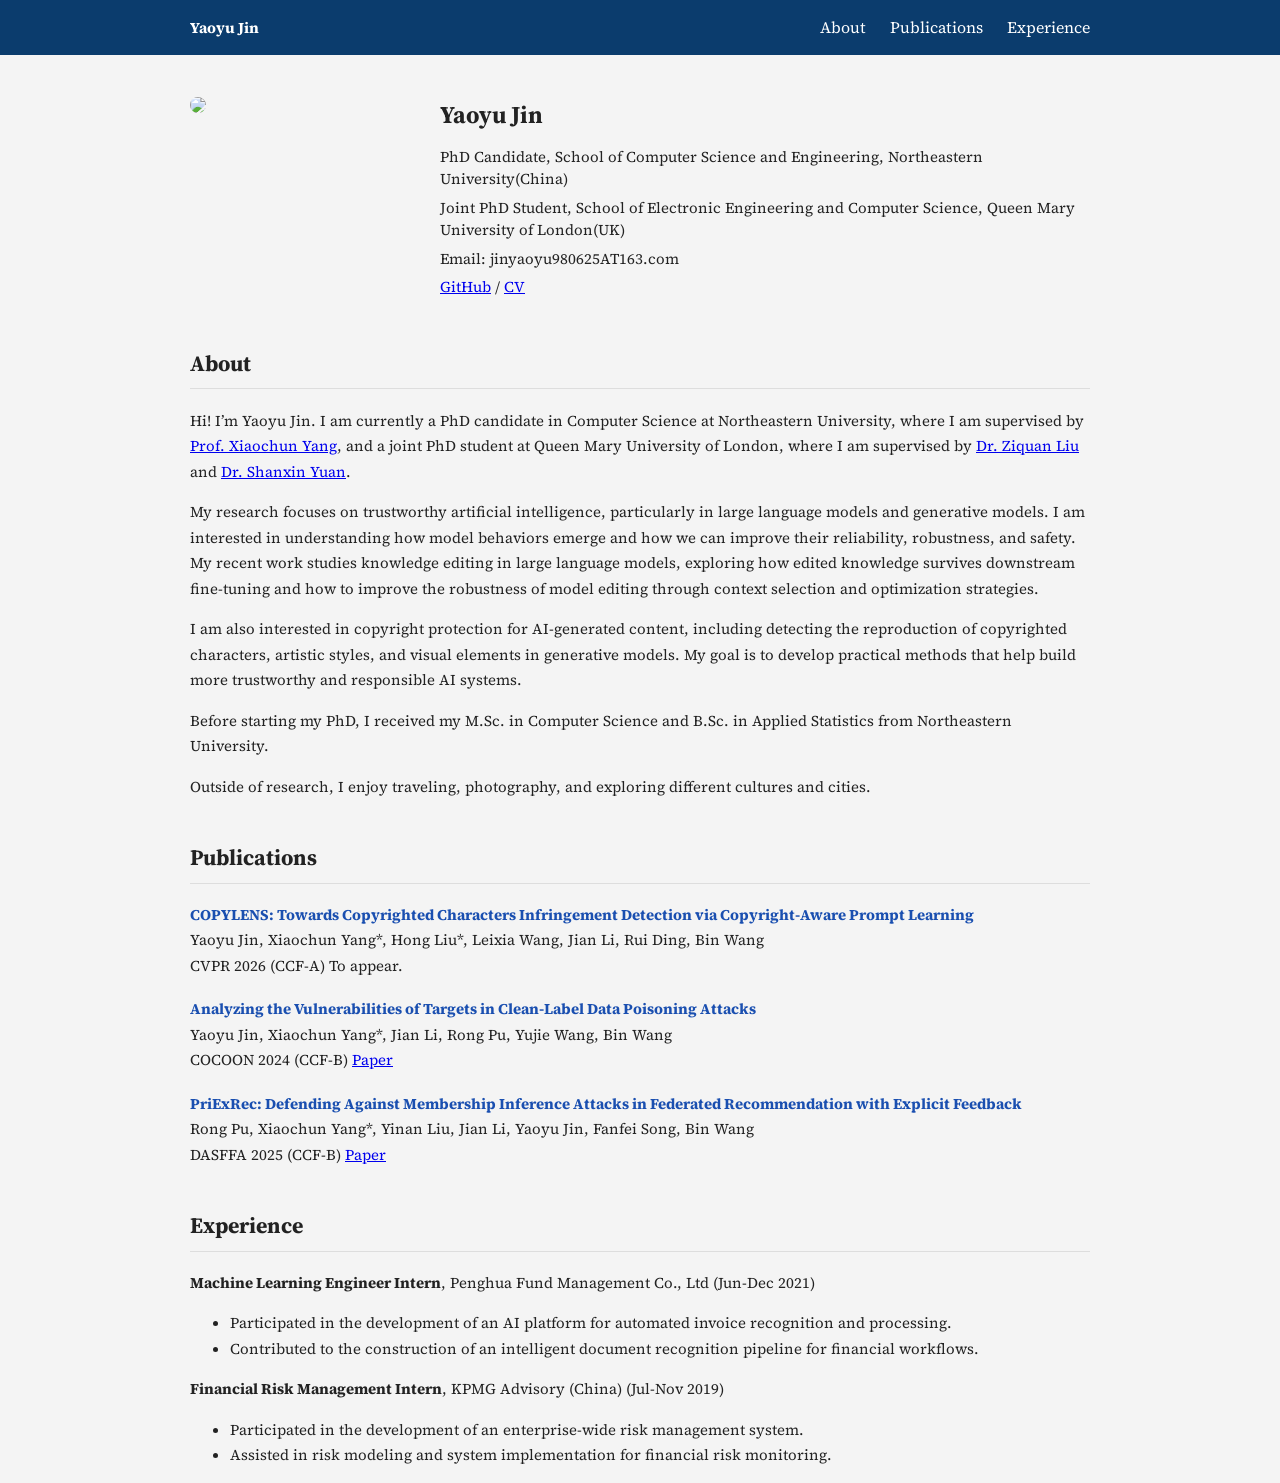
==== index.html @ 5a9fba6e "update exp" ====
<!DOCTYPE html>
<html>
<head>
    <link href="https://fonts.googleapis.com/css2?family=Source+Serif+4:wght@300;400;500&display=swap" rel="stylesheet">
<meta charset="utf-8">
<title>Yaoyu Jin</title>
<link rel="stylesheet" href="style.css">
</head>

<body>

<div class="navbar">
<div class="container">

<div><b>Yaoyu Jin</b></div>

<div>
<a href="#about">About</a>
<a href="#publications">Publications</a>
<a href="#experience">Experience</a>
</div>

</div>
</div>


<div class="container">

<div class="header">

<div class="photo">
<img src="assets/photo.jpg">
</div>

<div class="bio">

<h1>Yaoyu Jin</h1>

<p>PhD Candidate, School of Computer Science and Engineering, Northeastern University(China)</p>

<p>Joint PhD Student, School of Electronic Engineering and Computer Science, Queen Mary University of London(UK)</p>

<p>Email: jinyaoyu980625AT163.com</p>

<p>
<a href="https://github.com/yaoyujin-qm/">GitHub</a> /
<a href="assets/cv.pdf">CV</a>
</p>

</div>

</div>


<div id="about" class="section">

<h2>About</h2>

    <p>
        Hi! I’m Yaoyu Jin. I am currently a PhD candidate in Computer Science at Northeastern University, where I am supervised by 
        <a href="http://faculty.neu.edu.cn/yangxiaochun/zh_CN/index.htm" target="_blank">Prof. Xiaochun Yang</a>, 
        and a joint PhD student at Queen Mary University of London, where I am supervised by 
        <a href="https://sites.google.com/view/ziquanliu" target="_blank">Dr. Ziquan Liu</a> and 
        <a href="https://shanxinyuan.github.io/" target="_blank">Dr. Shanxin Yuan</a>.
        </p>

<p>
    My research focuses on trustworthy artificial intelligence, particularly in large language models and generative models. I am interested in understanding how model behaviors emerge and how we can improve their reliability, robustness, and safety. My recent work studies knowledge editing in large language models, exploring how edited knowledge survives downstream fine-tuning and how to improve the robustness of model editing through context selection and optimization strategies.
</p>

<p>
    I am also interested in copyright protection for AI-generated content, including detecting the reproduction of copyrighted characters, artistic styles, and visual elements in generative models. My goal is to develop practical methods that help build more trustworthy and responsible AI systems.
</p>

<p>
    Before starting my PhD, I received my M.Sc. in Computer Science and B.Sc. in Applied Statistics from Northeastern University.
</p>

<p>
    Outside of research, I enjoy traveling, photography, and exploring different cultures and cities.
</p>

</div>


<div id="publications" class="section">

<h2>Publications</h2>

<div class="paper">

<div class="paper-title">
COPYLENS: Towards Copyrighted Characters Infringement Detection via Copyright-Aware Prompt Learning
</div>

<div>
Yaoyu Jin, Xiaochun Yang*, Hong Liu*, Leixia Wang, Jian Li, Rui Ding, Bin Wang
</div>

<div>
CVPR 2026 (CCF-A) To appear.
</div>

<!-- <div class="paper-links"> -->
<!-- <a href="#">PDF</a> -->
<!-- <a href="#">Code</a> -->
</div>

</div>


<div class="paper">

<div class="paper-title">
Analyzing the Vulnerabilities of Targets in Clean-Label Data Poisoning Attacks
</div>

<div>
Yaoyu Jin, Xiaochun Yang*, Jian Li, Rong Pu, Yujie Wang, Bin Wang
</div>

<div>
COCOON 2024 (CCF-B) <a href="https://link.springer.com/chapter/10.1007/978-981-96-1093-8_12">Paper</a>

</div>



<div class="paper">

<div class="paper-title">
PriExRec: Defending Against Membership Inference Attacks in Federated Recommendation with Explicit Feedback
</div>

<div>
Rong Pu, Xiaochun Yang*, Yinan Liu, Jian Li, Yaoyu Jin, Fanfei Song, Bin Wang
</div>

<div>
DASFFA 2025 (CCF-B) <a href="https://link.springer.com/chapter/10.1007/978-981-95-4155-3_36">Paper</a>

</div>


<div id="experiences" class="section">

    <h2>Experience</h2>
    
    <div class="exp-item">
    <b>Machine Learning Engineer Intern</b>, Penghua Fund Management Co., Ltd (Jun-Dec 2021)
    <ul>
    <li>Participated in the development of an AI platform for automated invoice recognition and processing.</li>
    <li>Contributed to the construction of an intelligent document recognition pipeline for financial workflows.</li>
    </ul>
    </div>
    
    <div class="exp-item">
    <b>Financial Risk Management Intern</b>, KPMG Advisory (China) (Jul-Nov 2019)
    <ul>
    <li>Participated in the development of an enterprise-wide risk management system.</li>
    <li>Assisted in risk modeling and system implementation for financial risk monitoring.</li>
    </ul>
    </div>
    
    </div>



</body>
</html>
---- style.css ----
/* body{
    margin:0;
    font-family: 'Inter', -apple-system, BlinkMacSystemFont, "Segoe UI", Roboto, sans-serif;
    background:#f4f4f4;
    color:#222;
} */

body{
    margin:0;
    font-family: 'Source Serif 4', Georgia, serif;
    font-size:15px;
    line-height:1.7;
    background:#f4f4f4;
    color:#222;
}

/* 顶部导航栏 */

.navbar{
    background:#0b3c6d;
    color:white;
    padding:14px 0;
}

.navbar .container{
    display:flex;
    justify-content:space-between;
    align-items:center;
}

.navbar a{
    color:white;
    text-decoration:none;
    margin-left:20px;
    font-size:16px;
}

.container{
    width:900px;
    margin:auto;
}


/* 头部信息 */

.header{
    display:flex;
    align-items:flex-start;
    gap:40px;
    margin-top:40px;
}

.photo{
    width:200px;
    margin-right:30px;
}

.photo img{
    width:200px;
    border-radius:12px;
}

.bio{
    max-width:650px;
}

.bio h1{
    font-size:24px;
    margin-top:0;
    margin-bottom:10px;
}

.bio p{
    margin:6px 0;
    line-height:1.5;
}

/* section */

.section{
    margin-top:40px;
}

.section h2{
    font-size:22px;
    border-bottom:1px solid #ddd;
    padding-bottom:6px;
}

/* publication */

.paper{
    margin-top:18px;
}

.paper-title{
    font-weight:bold;
    color:#1a4fb0;
}

.paper-links a{
    color:#1a4fb0;
    text-decoration:none;
    margin-right:8px;
}
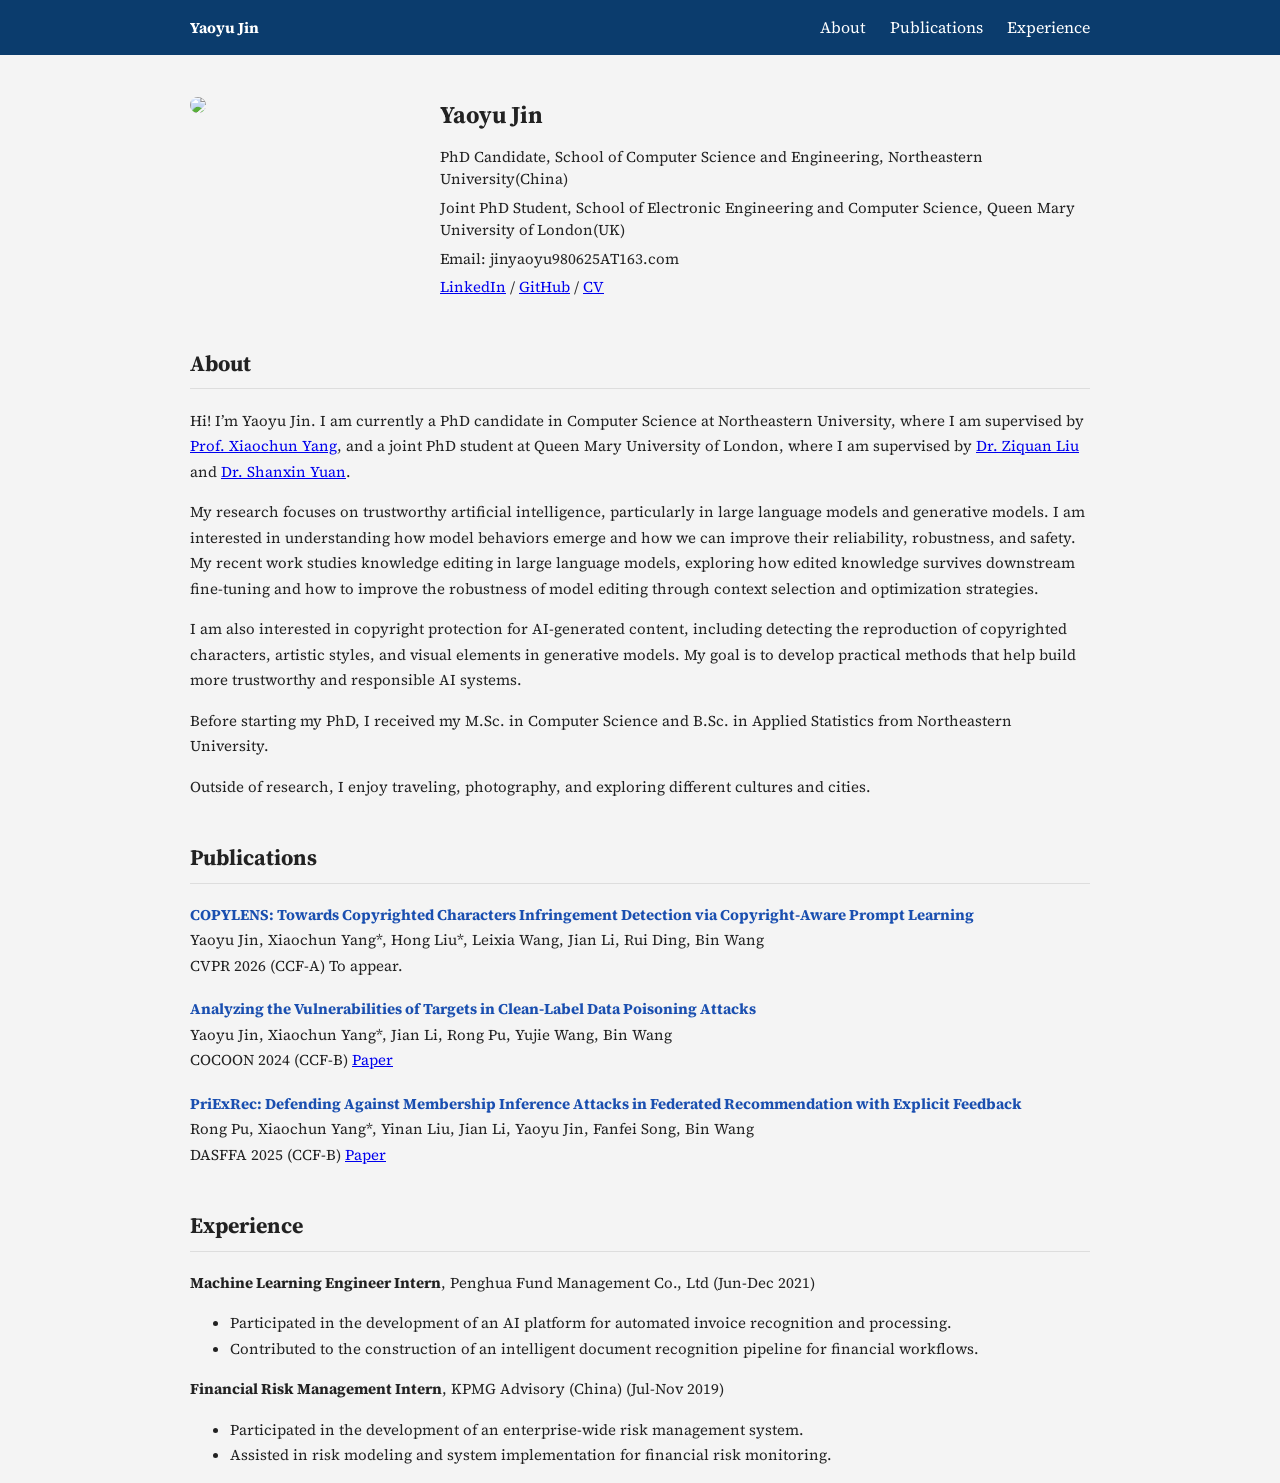
==== commit 0b658b8c: "update LinkIN" ====
--- a/index.html
+++ b/index.html
@@ -43,8 +43,9 @@
 <p>Email: jinyaoyu980625AT163.com</p>
 
 <p>
-<a href="https://github.com/yaoyujin-qm/">GitHub</a> /
-<a href="assets/cv.pdf">CV</a>
+<a href="https://www.linkedin.com/in/yaoyu-jin-51117433a" target="_blank">LinkedIn</a> /
+<a href="https://github.com/yaoyujin-qm/" target="_blank">GitHub</a> /
+<a href="assets/cv.pdf" target="_blank">CV</a>
 </p>
 
 </div>
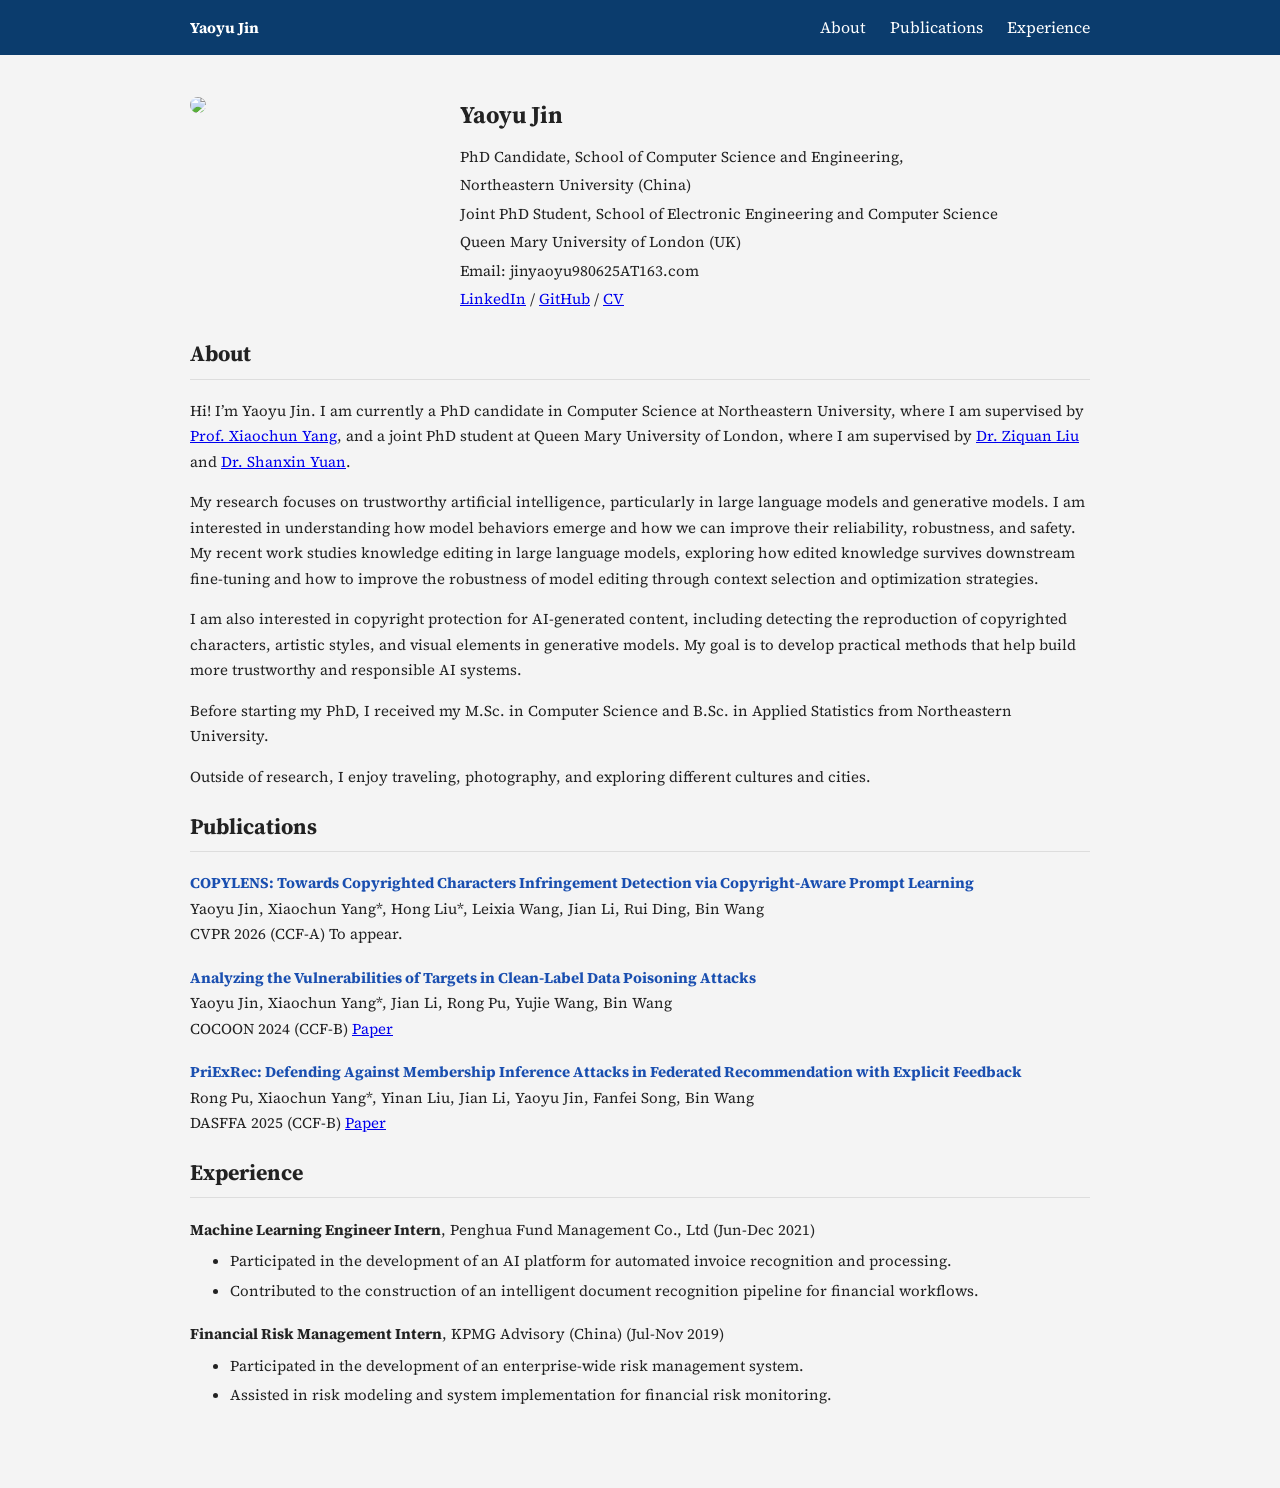
==== commit efec625f: "update margin" ====
--- a/index.html
+++ b/index.html
@@ -36,9 +36,17 @@
 
 <h1>Yaoyu Jin</h1>
 
-<p>PhD Candidate, School of Computer Science and Engineering, Northeastern University(China)</p>
+<p>PhD Candidate, School of Computer Science and Engineering,
+</p>
+<p>
+Northeastern University (China)
+</p>
 
-<p>Joint PhD Student, School of Electronic Engineering and Computer Science, Queen Mary University of London(UK)</p>
+<p>Joint PhD Student, School of Electronic Engineering and Computer Science
+</p>
+<p>
+Queen Mary University of London (UK)
+</p>
 
 <p>Email: jinyaoyu980625AT163.com</p>
 
--- a/style.css
+++ b/style.css
@@ -102,4 +102,24 @@
     color:#1a4fb0;
     text-decoration:none;
     margin-right:8px;
+}
+
+.exp-item{
+    margin-top:18px;
+}
+
+.exp-item ul{
+    margin-top:6px;
+}
+
+.exp-item li{
+    margin-bottom:4px;
+}
+
+.section{
+    margin-top:4px;
+}
+
+.section:last-of-type{
+    margin-bottom:80px;
 }
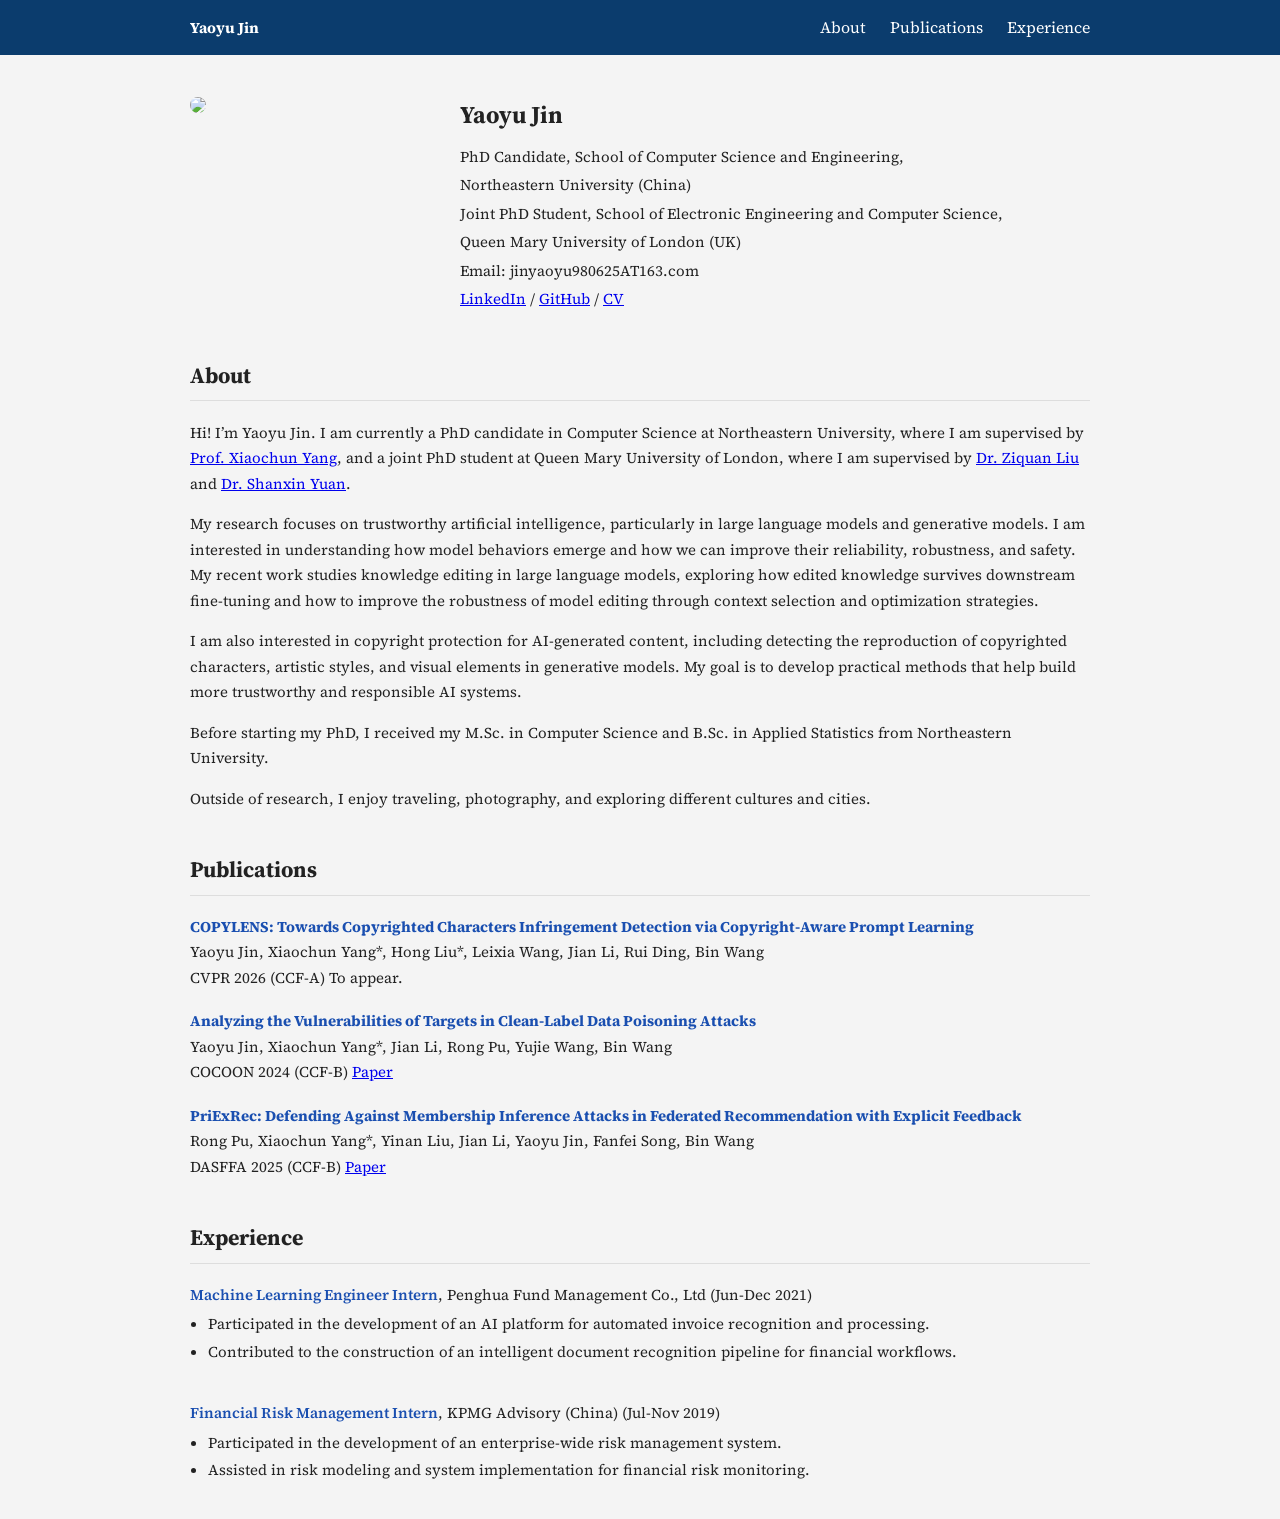
==== commit 783e90cc: "update margin" ====
--- a/index.html
+++ b/index.html
@@ -42,7 +42,7 @@
 Northeastern University (China)
 </p>
 
-<p>Joint PhD Student, School of Electronic Engineering and Computer Science
+<p>Joint PhD Student, School of Electronic Engineering and Computer Science,
 </p>
 <p>
 Queen Mary University of London (UK)
--- a/style.css
+++ b/style.css
@@ -106,20 +106,20 @@
 
 .exp-item{
     margin-top:18px;
+    margin-bottom:36px;
 }
 
 .exp-item ul{
-    margin-top:6px;
+    margin-top:4px;
+    margin-bottom:4px;
+    padding-left:18px;
 }
 
 .exp-item li{
-    margin-bottom:4px;
+    margin-bottom:2px;
 }
 
-.section{
-    margin-top:4px;
+.exp-item b{
+    color:#1a4fb0;
+    font-weight:600;
 }
-
-.section:last-of-type{
-    margin-bottom:80px;
-}
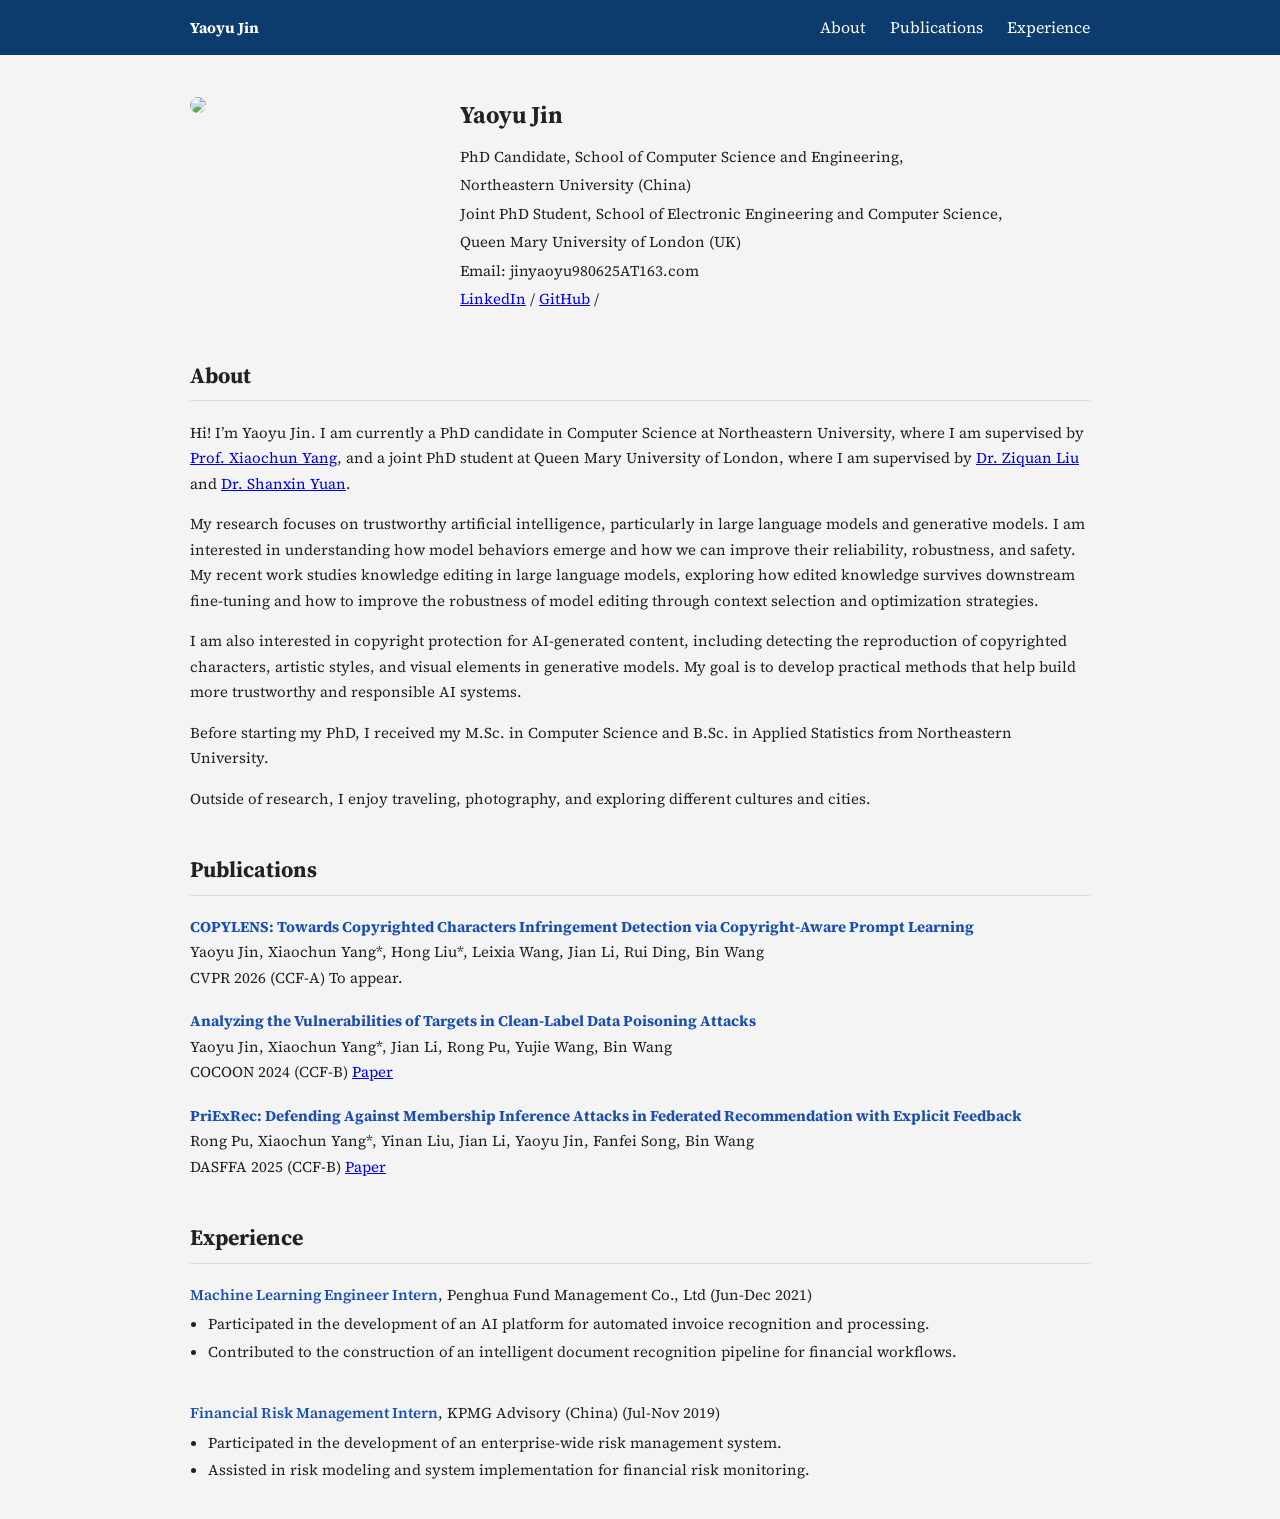
==== commit 7b27672f: "update cv" ====
--- a/index.html
+++ b/index.html
@@ -53,7 +53,7 @@
 <p>
 <a href="https://www.linkedin.com/in/yaoyu-jin-51117433a" target="_blank">LinkedIn</a> /
 <a href="https://github.com/yaoyujin-qm/" target="_blank">GitHub</a> /
-<a href="assets/cv.pdf" target="_blank">CV</a>
+<!-- <a href="assets/cv.pdf" target="_blank">CV</a> -->
 </p>
 
 </div>
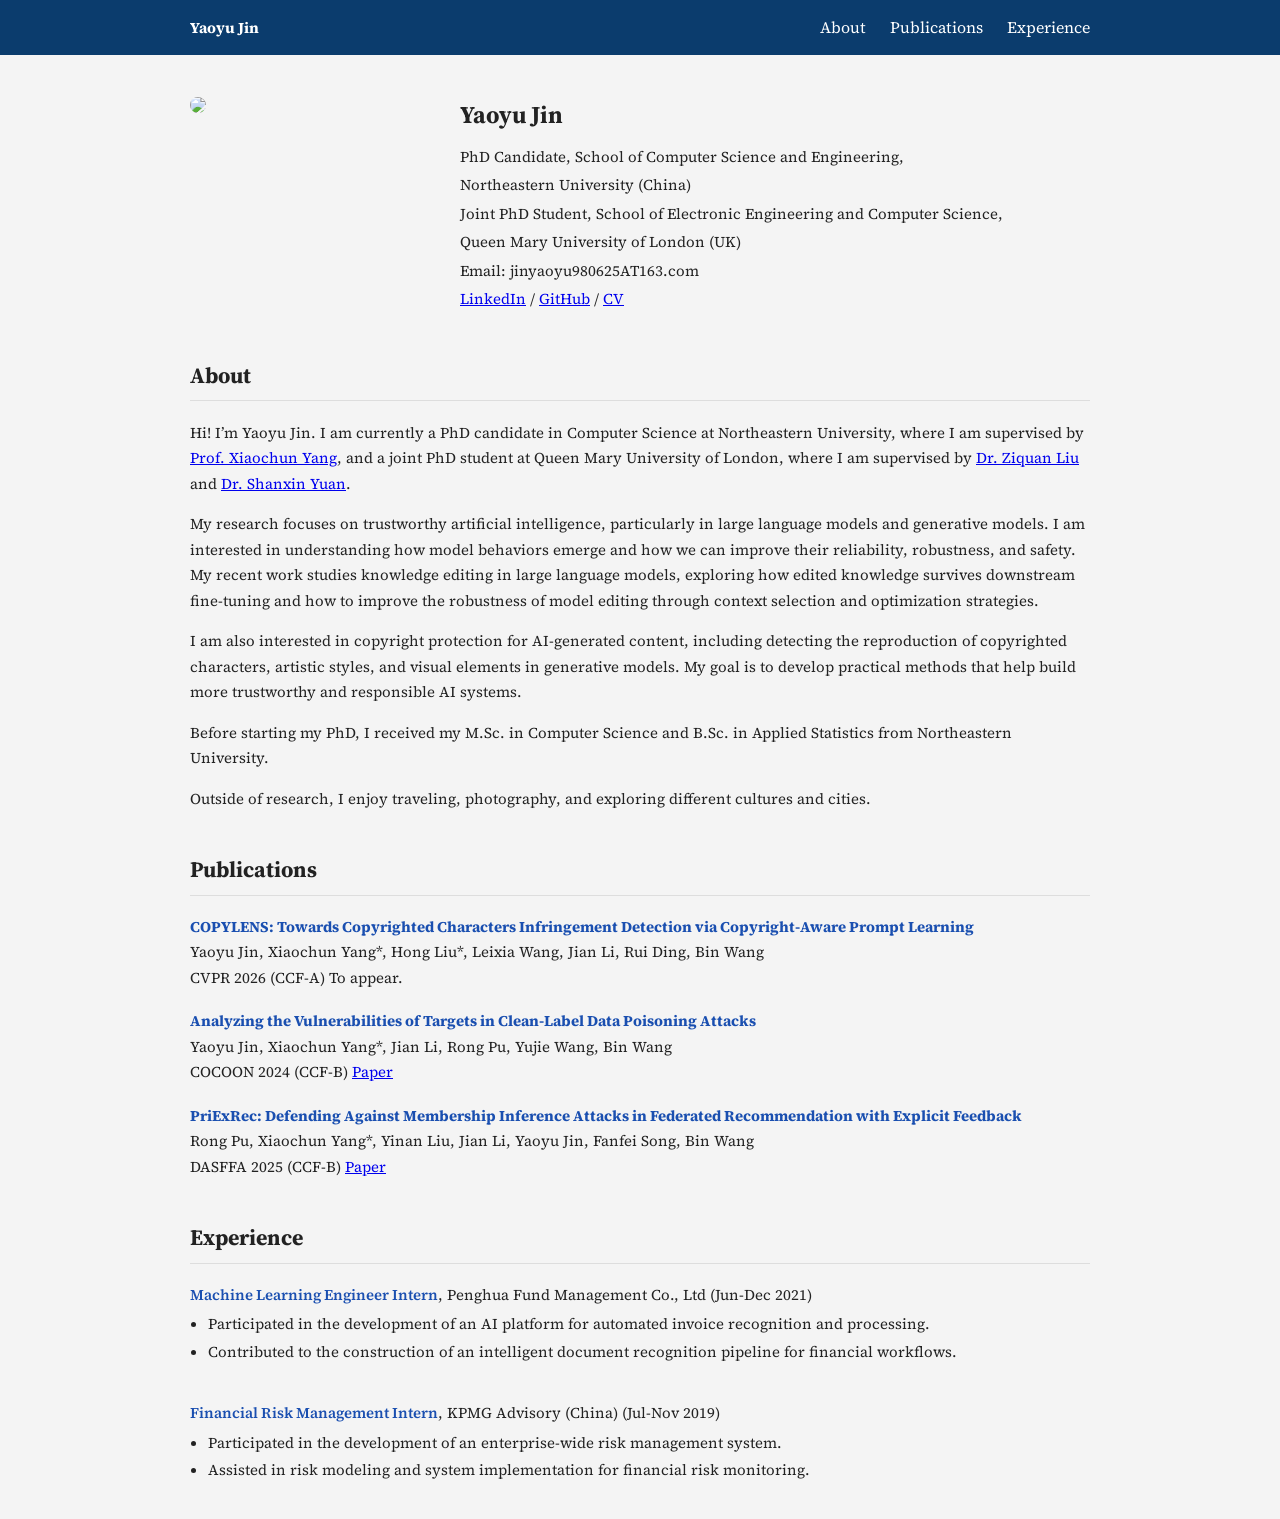
==== commit b521fbe6: "update cv" ====
--- a/index.html
+++ b/index.html
@@ -53,7 +53,7 @@
 <p>
 <a href="https://www.linkedin.com/in/yaoyu-jin-51117433a" target="_blank">LinkedIn</a> /
 <a href="https://github.com/yaoyujin-qm/" target="_blank">GitHub</a> /
-<!-- <a href="assets/cv.pdf" target="_blank">CV</a> -->
+<a href="assets/cv.pdf" target="_blank">CV</a>
 </p>
 
 </div>
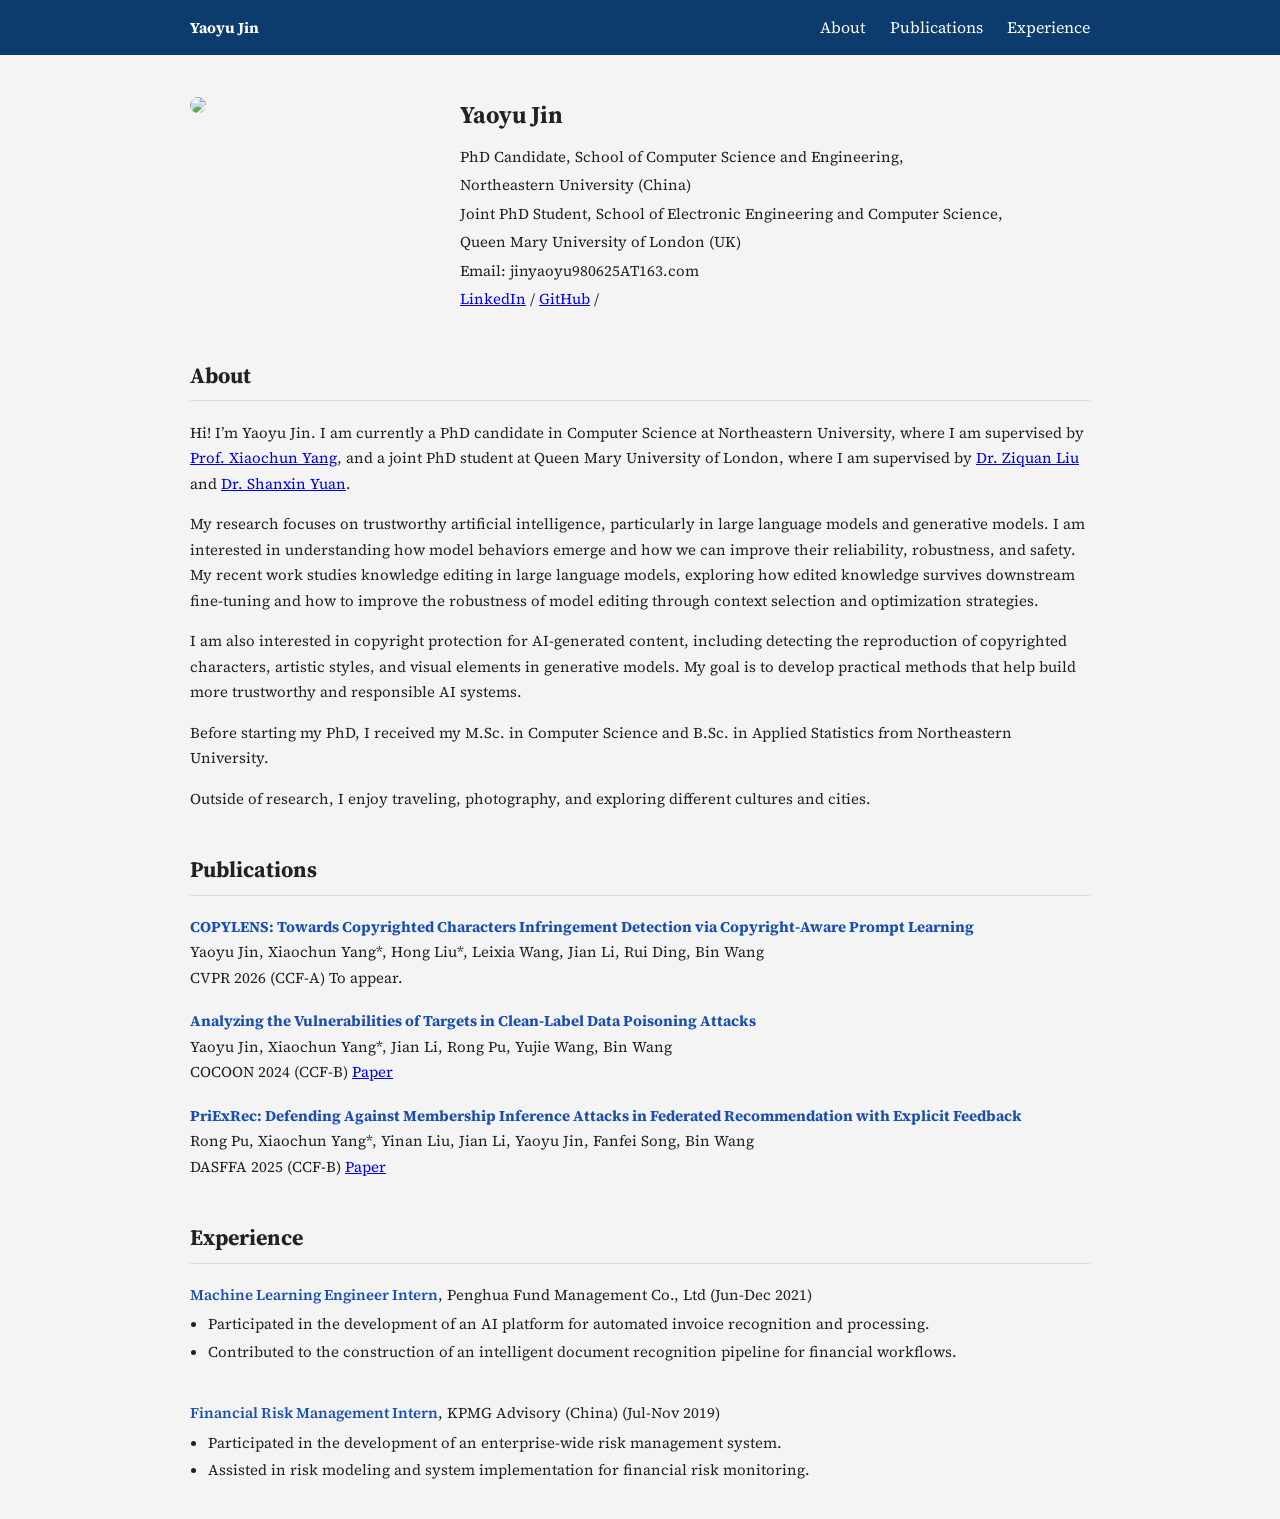
==== commit 671edd10: "update cv" ====
--- a/index.html
+++ b/index.html
@@ -53,7 +53,7 @@
 <p>
 <a href="https://www.linkedin.com/in/yaoyu-jin-51117433a" target="_blank">LinkedIn</a> /
 <a href="https://github.com/yaoyujin-qm/" target="_blank">GitHub</a> /
-<a href="assets/cv.pdf" target="_blank">CV</a>
+<!-- <a href="assets/cv.pdf" target="_blank">CV</a> -->
 </p>
 
 </div>
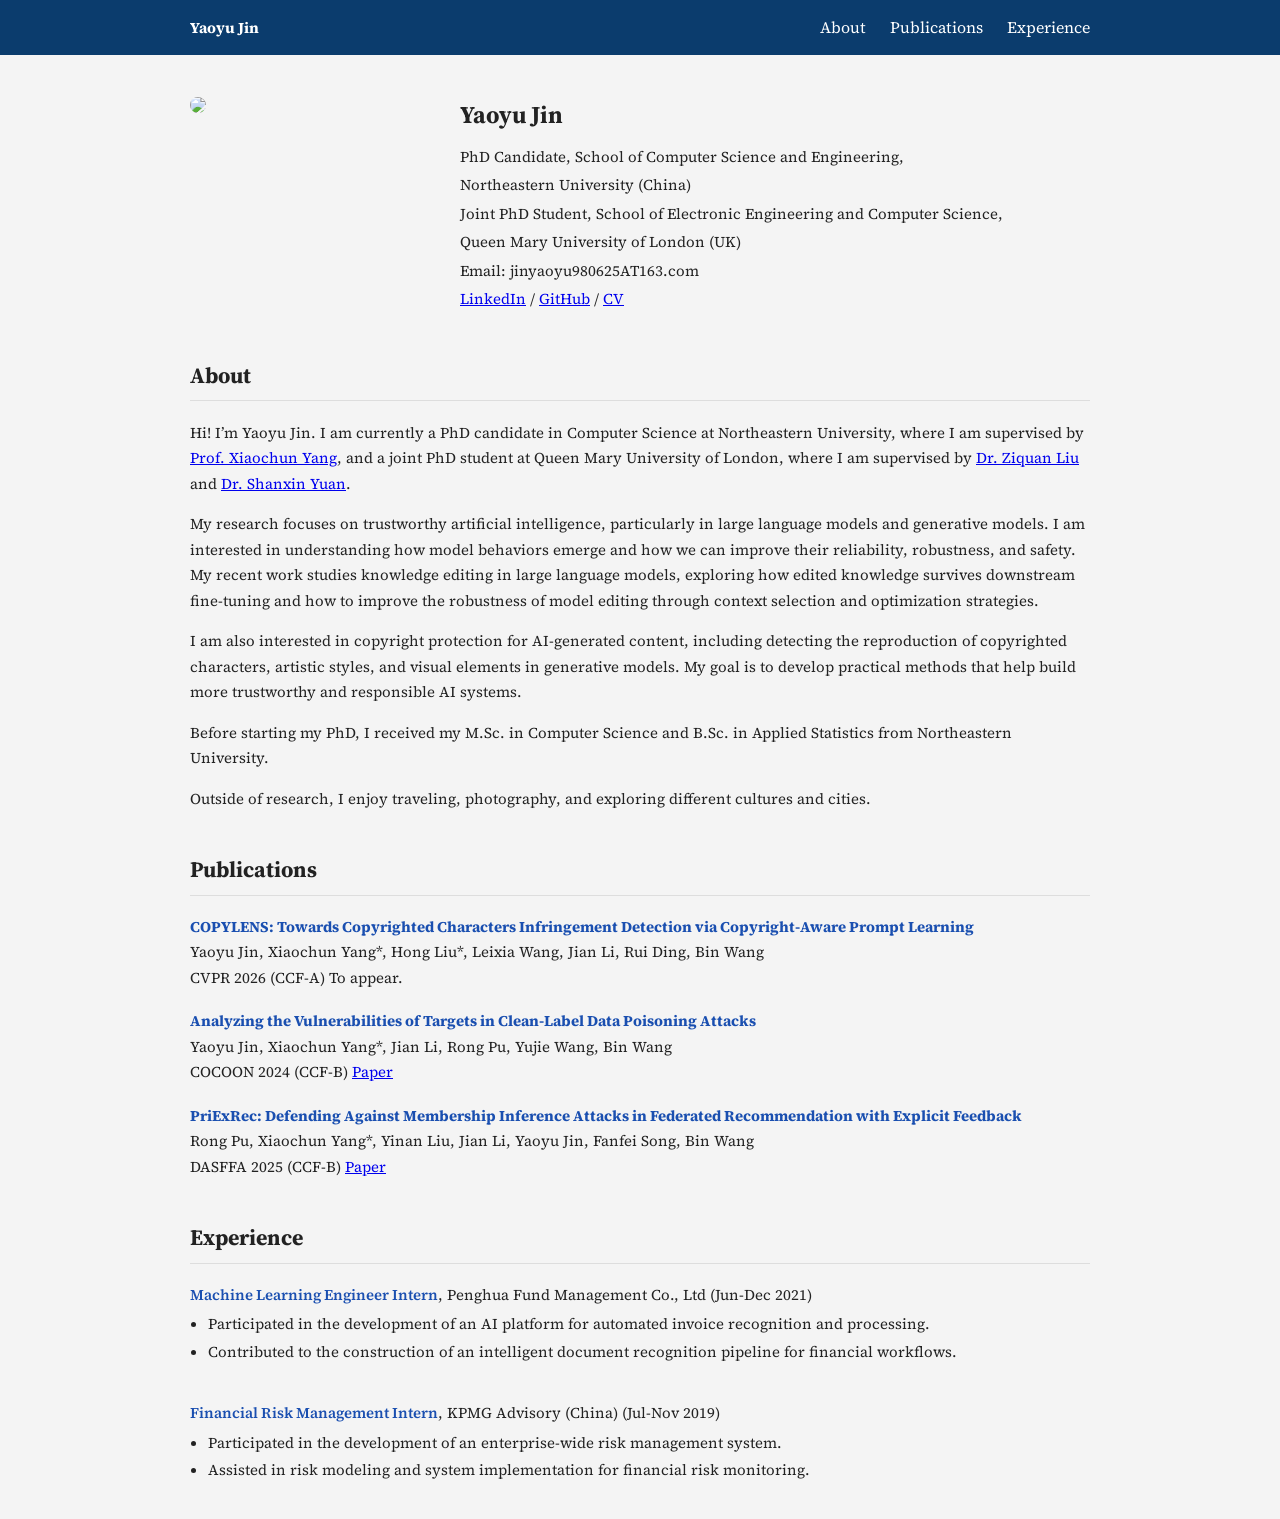
==== commit 5554237c: "update cv" ====
--- a/index.html
+++ b/index.html
@@ -53,7 +53,7 @@
 <p>
 <a href="https://www.linkedin.com/in/yaoyu-jin-51117433a" target="_blank">LinkedIn</a> /
 <a href="https://github.com/yaoyujin-qm/" target="_blank">GitHub</a> /
-<!-- <a href="assets/cv.pdf" target="_blank">CV</a> -->
+<a href="assets/cv.pdf" target="_blank">CV</a>
 </p>
 
 </div>
